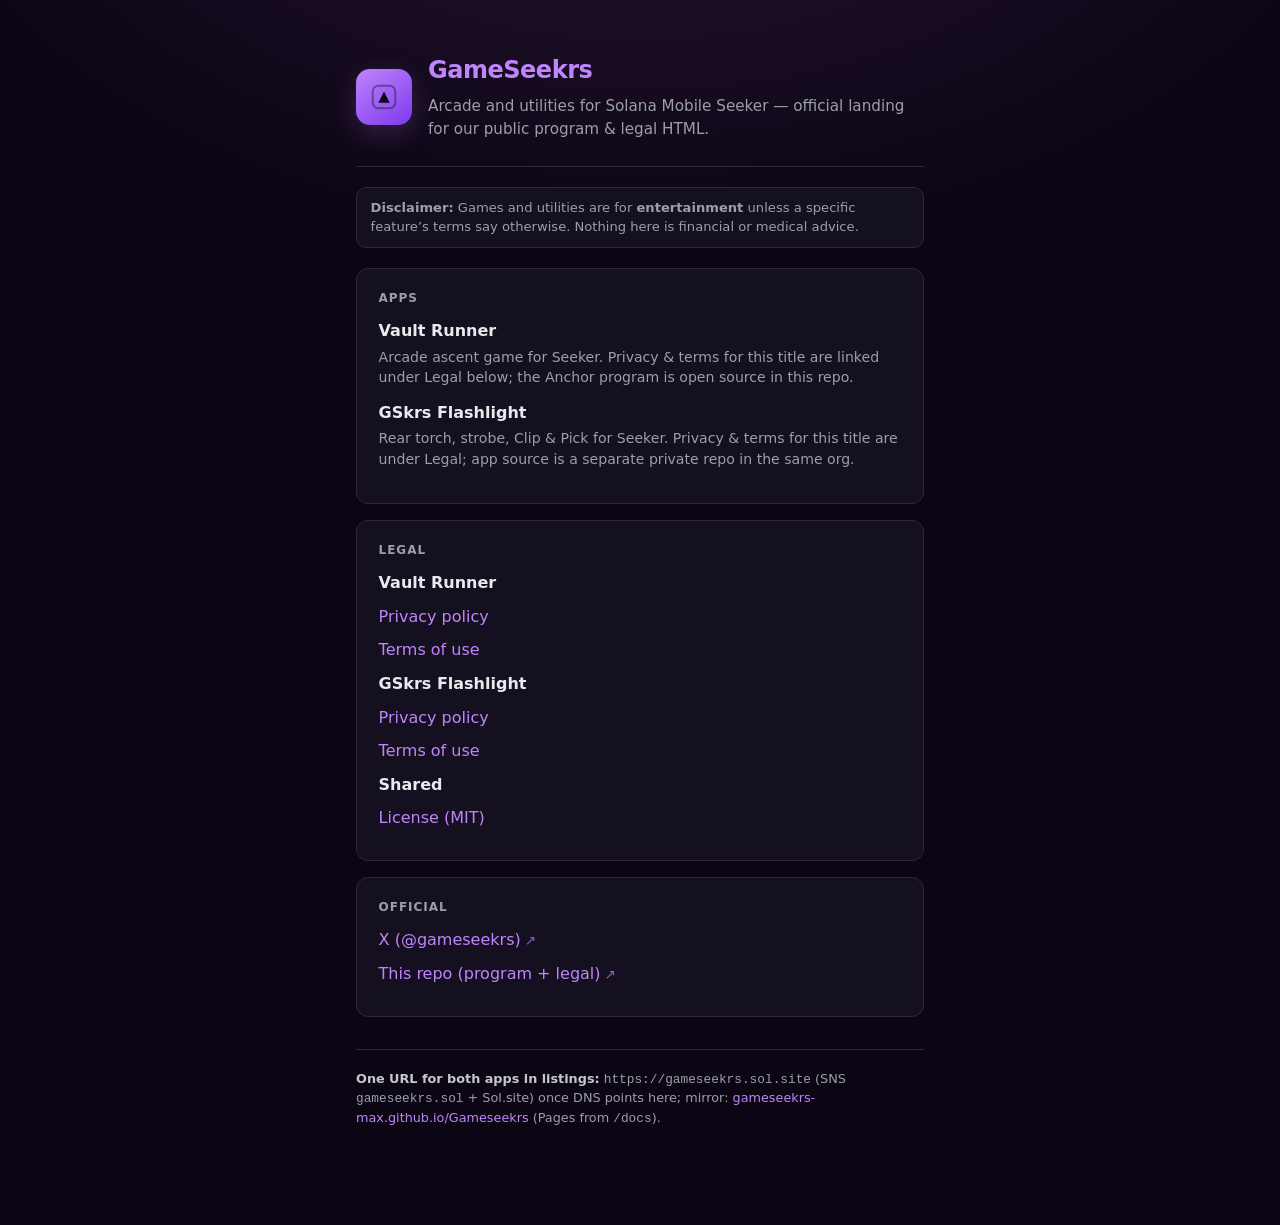
==== docs/index.html @ bb96dba2 "docs: GameSeekrs public hub (gameseekrs.sol.site), CNAME, privacy wording Made-with: Cursor" ====
<!DOCTYPE html>
<html lang="en">
<head>
  <meta charset="utf-8" />
  <meta name="viewport" content="width=device-width, initial-scale=1" />
  <meta name="description" content="GameSeekrs — Vault Runner & GSkrs Flashlight for Solana Mobile Seeker. Official site, legal, and public program." />
  <title>GameSeekrs</title>
  <link rel="stylesheet" href="legal/base.css" />
  <style>
    :root {
      color-scheme: dark;
      --bg: #0c0614;
      --text: #e8eaed;
      --muted: #9aa0a6;
      --accent: #c084fc;
      --accent-dim: #7c3aed;
      --card: #15101f;
      --border: #2d2640;
    }
    body {
      font-family: system-ui, -apple-system, "Segoe UI", Roboto, sans-serif;
      line-height: 1.55;
      margin: 0;
      min-height: 100vh;
      background: radial-gradient(ellipse 120% 80% at 50% -20%, #2a1538 0%, var(--bg) 50%);
      color: var(--text);
    }
    .wrap { max-width: 38rem; margin: 0 auto; padding: 2rem 1.25rem 3rem; }
    header {
      display: flex;
      align-items: center;
      gap: 1rem;
      margin-bottom: 1.25rem;
      padding-bottom: 1.5rem;
      border-bottom: 1px solid var(--border);
    }
    .mark {
      flex-shrink: 0;
      width: 56px;
      height: 56px;
      border-radius: 14px;
      background: linear-gradient(145deg, var(--accent) 0%, var(--accent-dim) 100%);
      display: flex;
      align-items: center;
      justify-content: center;
      box-shadow: 0 8px 28px rgba(192, 132, 252, 0.2);
    }
    .mark svg { display: block; }
    .title-block h1 {
      font-size: 1.5rem;
      font-weight: 700;
      letter-spacing: -0.02em;
      margin: 0 0 0.35rem;
      color: var(--accent);
    }
    .title-block p { margin: 0; font-size: 0.95rem; color: var(--muted); }
    .disclaimer {
      font-size: 0.82rem;
      color: var(--muted);
      margin: 0 0 1.25rem;
      padding: 0.65rem 0.85rem;
      background: var(--card);
      border: 1px solid var(--border);
      border-radius: 10px;
      line-height: 1.45;
    }
    section {
      background: var(--card);
      border: 1px solid var(--border);
      border-radius: 12px;
      padding: 1.25rem 1.35rem;
      margin-bottom: 1rem;
    }
    section h2 {
      font-size: 0.75rem;
      text-transform: uppercase;
      letter-spacing: 0.08em;
      color: var(--muted);
      margin: 0 0 0.75rem;
      font-weight: 600;
    }
    ul { list-style: none; padding: 0; margin: 0; }
    li { margin: 0.55rem 0; }
    .app-line { margin: 0.5rem 0 0.15rem; font-weight: 600; color: var(--text); }
    .app-desc { margin: 0 0 0.85rem; font-size: 0.88rem; color: var(--muted); line-height: 1.45; }
    a { color: var(--accent); text-decoration: none; font-weight: 500; }
    a:hover { text-decoration: underline; }
    .external::after { content: " ↗"; font-size: 0.85em; opacity: 0.7; }
    footer {
      margin-top: 2rem;
      padding-top: 1.25rem;
      border-top: 1px solid var(--border);
      font-size: 0.8rem;
      color: var(--muted);
      line-height: 1.45;
    }
    footer strong { color: #c4c7cc; font-weight: 600; }
  </style>
</head>
<body>
  <div class="wrap">
    <header>
      <div class="mark" aria-hidden="true">
        <svg xmlns="http://www.w3.org/2000/svg" width="30" height="30" viewBox="0 0 32 32" fill="none">
          <rect x="4" y="4" width="24" height="24" rx="6" stroke="#0c0614" stroke-width="2" opacity="0.4"/>
          <path d="M10 22 L16 10 L22 22 Z" fill="#0c0614"/>
        </svg>
      </div>
      <div class="title-block">
        <h1>GameSeekrs</h1>
        <p>Arcade and utilities for Solana Mobile Seeker — official landing for our public program &amp; legal HTML.</p>
      </div>
    </header>

    <p class="disclaimer">
      <strong>Disclaimer:</strong> Games and utilities are for <strong>entertainment</strong> unless a specific feature’s terms say otherwise.
      Nothing here is financial or medical advice.
    </p>

    <section aria-labelledby="apps-heading">
      <h2 id="apps-heading">Apps</h2>
      <p class="app-line">Vault Runner</p>
      <p class="app-desc">
        Arcade ascent game for Seeker. Privacy &amp; terms for this title are linked under Legal below; the Anchor program is open source in this repo.
      </p>
      <p class="app-line">GSkrs Flashlight</p>
      <p class="app-desc">
        Rear torch, strobe, Clip &amp; Pick for Seeker. Privacy &amp; terms for this title are under Legal; app source is a separate private repo in the same org.
      </p>
    </section>

    <section aria-labelledby="legal-heading">
      <h2 id="legal-heading">Legal</h2>
      <p class="app-line" style="margin-top:0">Vault Runner</p>
      <ul>
        <li><a href="legal/vault-privacy.html">Privacy policy</a></li>
        <li><a href="legal/vault-terms.html">Terms of use</a></li>
      </ul>
      <p class="app-line">GSkrs Flashlight</p>
      <ul>
        <li><a href="legal/flashlight-privacy.html">Privacy policy</a></li>
        <li><a href="legal/flashlight-terms.html">Terms of use</a></li>
      </ul>
      <p class="app-line">Shared</p>
      <ul>
        <li><a href="legal/license.html">License (MIT)</a></li>
      </ul>
    </section>

    <section aria-labelledby="official-heading">
      <h2 id="official-heading">Official</h2>
      <ul>
        <li><a class="external" href="https://x.com/gameseekrs" rel="noopener noreferrer">X (@gameseekrs)</a></li>
        <li><a class="external" href="https://github.com/gameseekrs-max/Gameseekrs" rel="noopener noreferrer">This repo (program + legal)</a></li>
      </ul>
    </section>

    <footer>
      <p><strong>One URL for both apps in listings:</strong> <code>https://gameseekrs.sol.site</code> (SNS <code>gameseekrs.sol</code> + Sol.site) once DNS points here; mirror: <a href="https://gameseekrs-max.github.io/Gameseekrs/">gameseekrs-max.github.io/Gameseekrs</a> (Pages from <code>/docs</code>).</p>
    </footer>
  </div>
</body>
</html>
---- docs/legal/base.css ----
/* GameSeekrs legal pages — GitHub Pages (docs/legal). Mobile-friendly, readable. */
:root {
  --bg: #0b0d10;
  --text: #e8ecf0;
  --muted: #8a93a0;
  --link: #58a6ff;
  --border: #2a3040;
  --accent: #00ffff;
}
* { box-sizing: border-box; }
html {
  font-size: 16px;
  -webkit-text-size-adjust: 100%;
}
body {
  margin: 0;
  font-family: system-ui, -apple-system, "Segoe UI", Roboto, sans-serif;
  line-height: 1.55;
  color: var(--text);
  background: var(--bg);
  padding: 1.25rem 1rem 2.5rem;
}
main {
  max-width: 42rem;
  margin: 0 auto;
}
a { color: var(--link); text-decoration: none; }
a:hover { text-decoration: underline; }
h1 {
  font-size: 1.5rem;
  font-weight: 800;
  margin: 0 0 0.75rem;
  color: #fff;
}
.meta {
  color: var(--muted);
  font-size: 0.9rem;
  margin-bottom: 1.5rem;
}
h2 {
  font-size: 1.1rem;
  font-weight: 700;
  margin: 1.5rem 0 0.5rem;
  color: var(--accent);
}
p, ul { margin: 0 0 0.75rem; }
ul { padding-left: 1.2rem; }
li { margin-bottom: 0.35rem; }
pre, .mono {
  font-size: 0.8rem;
  overflow-x: auto;
  background: #12151a;
  padding: 0.5rem 0.75rem;
  border-radius: 8px;
  border: 1px solid var(--border);
}
.sourcelink {
  margin-top: 2rem;
  padding-top: 1rem;
  border-top: 1px solid var(--border);
  font-size: 0.88rem;
  color: var(--muted);
}
footer {
  margin-top: 1.5rem;
  font-size: 0.8rem;
  color: var(--muted);
}
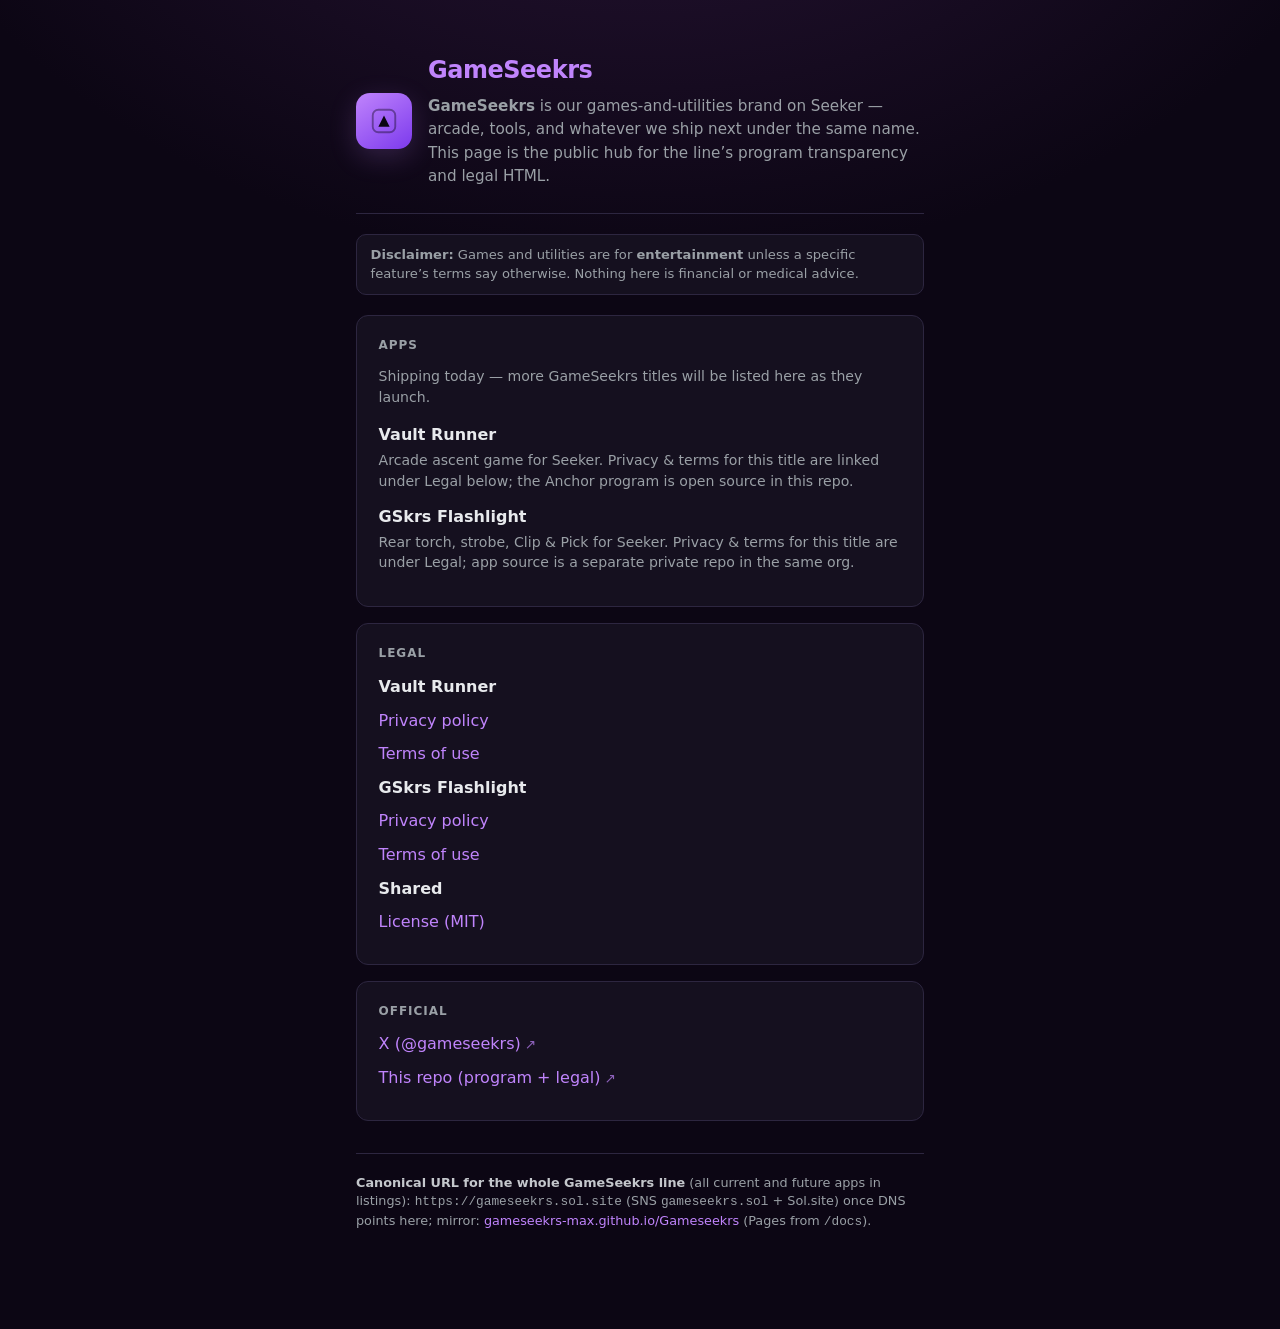
==== commit c258d2a7: "docs: GameSeekrs as brand line; current apps + room for future titles Made-with: Cursor" ====
--- a/docs/index.html
+++ b/docs/index.html
@@ -3,7 +3,7 @@
 <head>
   <meta charset="utf-8" />
   <meta name="viewport" content="width=device-width, initial-scale=1" />
-  <meta name="description" content="GameSeekrs — Vault Runner & GSkrs Flashlight for Solana Mobile Seeker. Official site, legal, and public program." />
+  <meta name="description" content="GameSeekrs — games and utilities for Solana Mobile Seeker. Official hub for the line, legal HTML, and public program (Vault Runner, GSkrs Flashlight, and future titles)." />
   <title>GameSeekrs</title>
   <link rel="stylesheet" href="legal/base.css" />
   <style>
@@ -108,7 +108,7 @@
       </div>
       <div class="title-block">
         <h1>GameSeekrs</h1>
-        <p>Arcade and utilities for Solana Mobile Seeker — official landing for our public program &amp; legal HTML.</p>
+        <p><strong>GameSeekrs</strong> is our games-and-utilities brand on Seeker — arcade, tools, and whatever we ship next under the same name. This page is the public hub for the line’s program transparency and legal HTML.</p>
       </div>
     </header>
 
@@ -119,6 +119,7 @@
 
     <section aria-labelledby="apps-heading">
       <h2 id="apps-heading">Apps</h2>
+      <p class="app-desc" style="margin-top:0;margin-bottom:1rem">Shipping today — more GameSeekrs titles will be listed here as they launch.</p>
       <p class="app-line">Vault Runner</p>
       <p class="app-desc">
         Arcade ascent game for Seeker. Privacy &amp; terms for this title are linked under Legal below; the Anchor program is open source in this repo.
@@ -156,7 +157,7 @@
     </section>
 
     <footer>
-      <p><strong>One URL for both apps in listings:</strong> <code>https://gameseekrs.sol.site</code> (SNS <code>gameseekrs.sol</code> + Sol.site) once DNS points here; mirror: <a href="https://gameseekrs-max.github.io/Gameseekrs/">gameseekrs-max.github.io/Gameseekrs</a> (Pages from <code>/docs</code>).</p>
+      <p><strong>Canonical URL for the whole GameSeekrs line</strong> (all current and future apps in listings): <code>https://gameseekrs.sol.site</code> (SNS <code>gameseekrs.sol</code> + Sol.site) once DNS points here; mirror: <a href="https://gameseekrs-max.github.io/Gameseekrs/">gameseekrs-max.github.io/Gameseekrs</a> (Pages from <code>/docs</code>).</p>
     </footer>
   </div>
 </body>
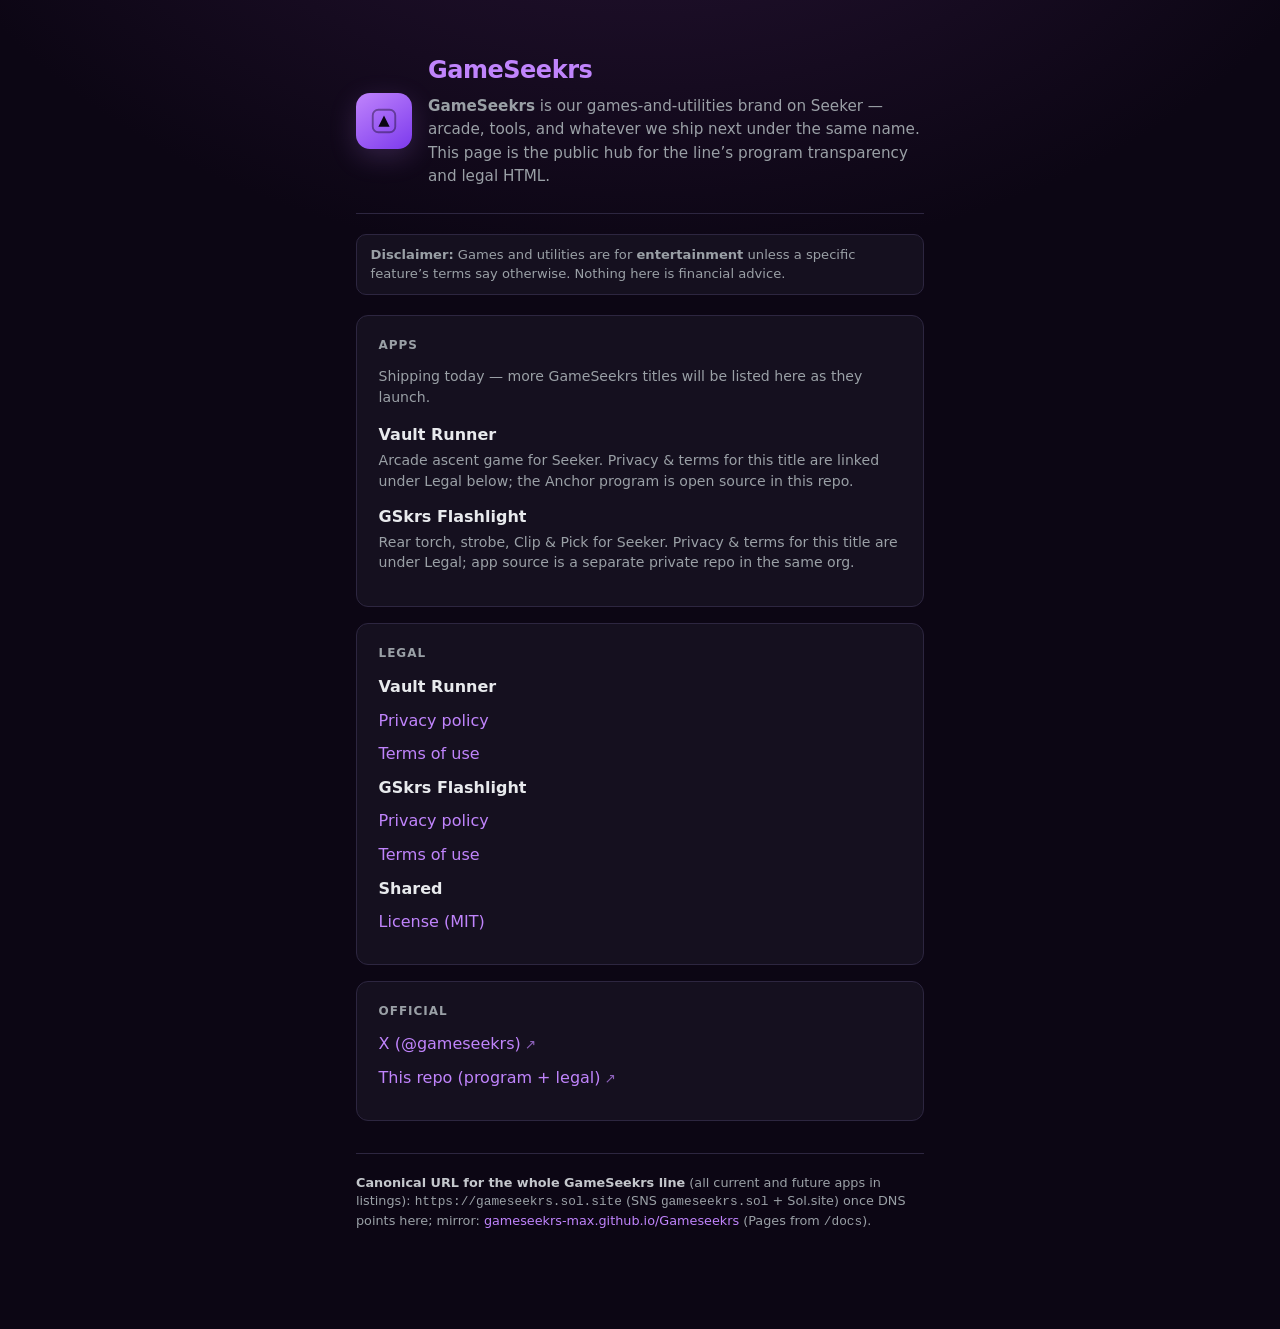
==== commit 7d20e430: "docs: disclaimer without medical; README GameSeekrs vs health copy rule Co-authored-by: Cursor <curs" ====
--- a/docs/index.html
+++ b/docs/index.html
@@ -114,7 +114,7 @@
 
     <p class="disclaimer">
       <strong>Disclaimer:</strong> Games and utilities are for <strong>entertainment</strong> unless a specific feature’s terms say otherwise.
-      Nothing here is financial or medical advice.
+      Nothing here is financial advice.
     </p>
 
     <section aria-labelledby="apps-heading">
